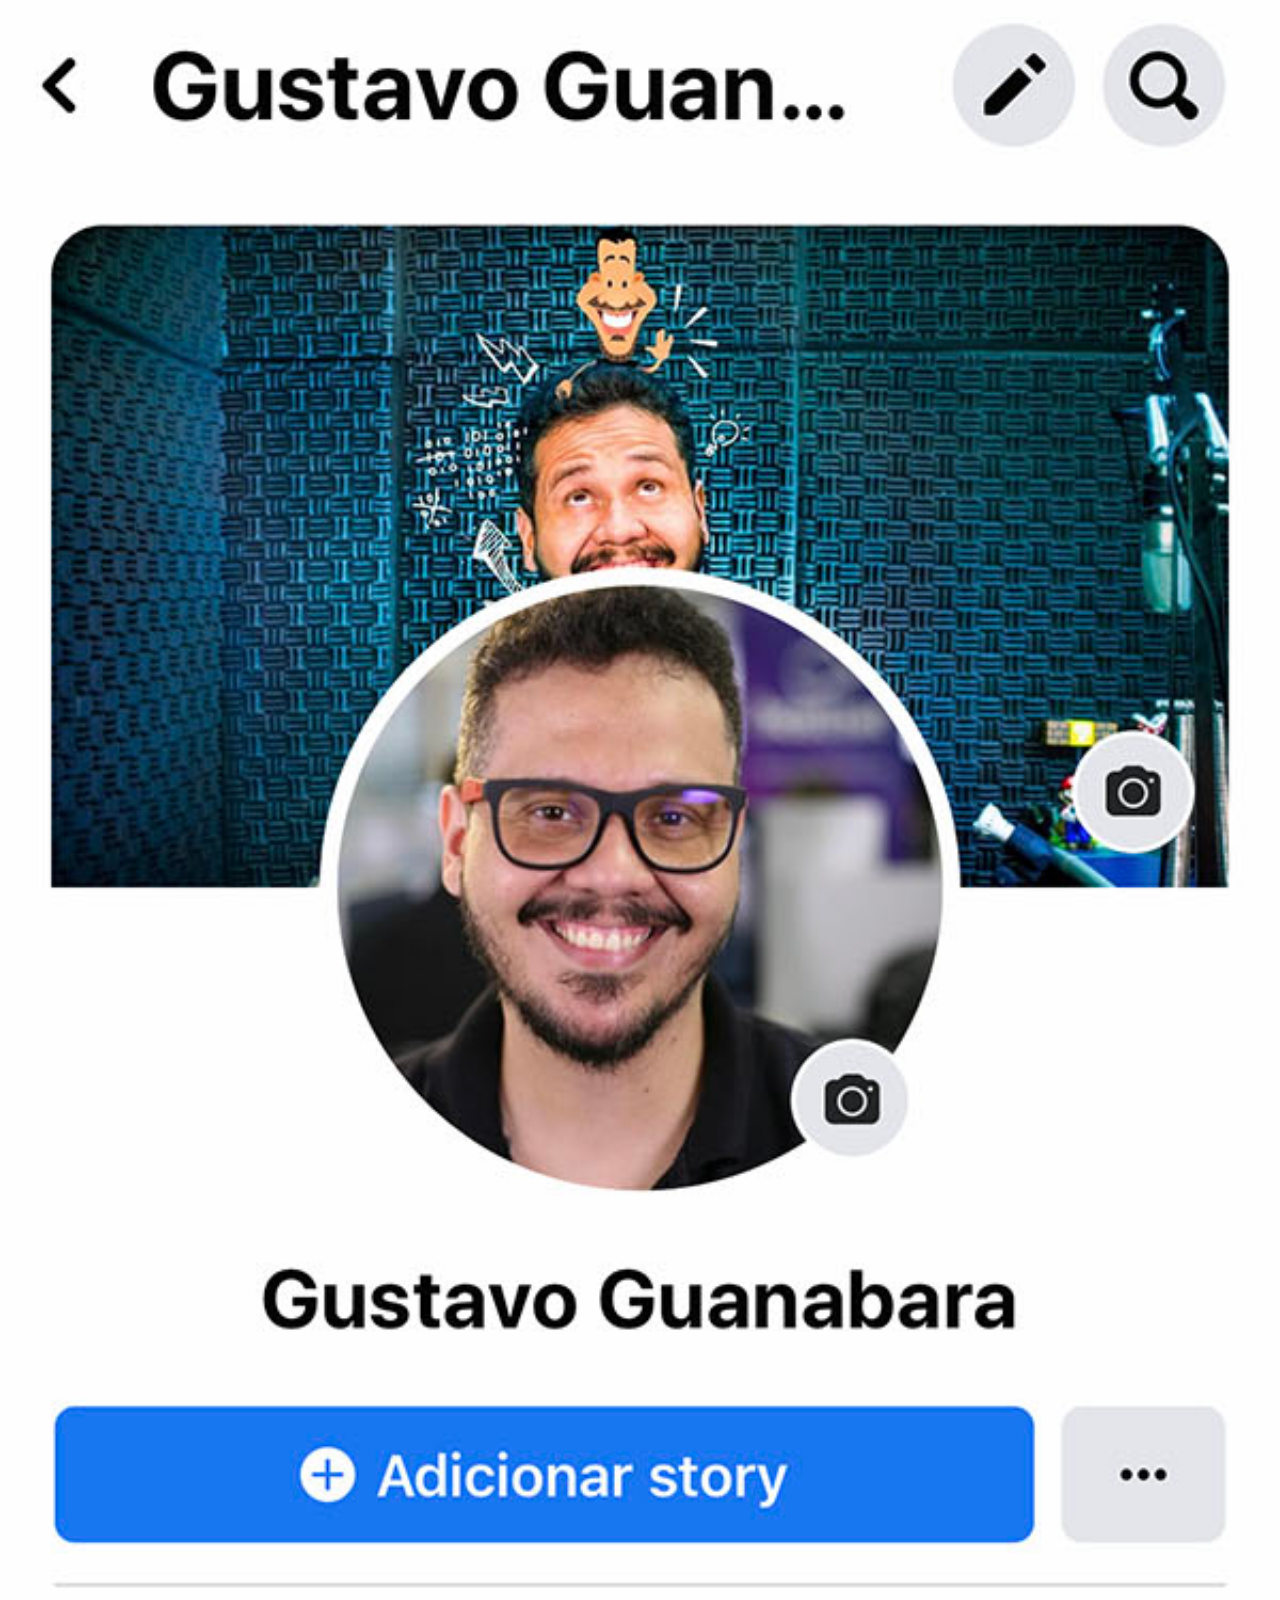
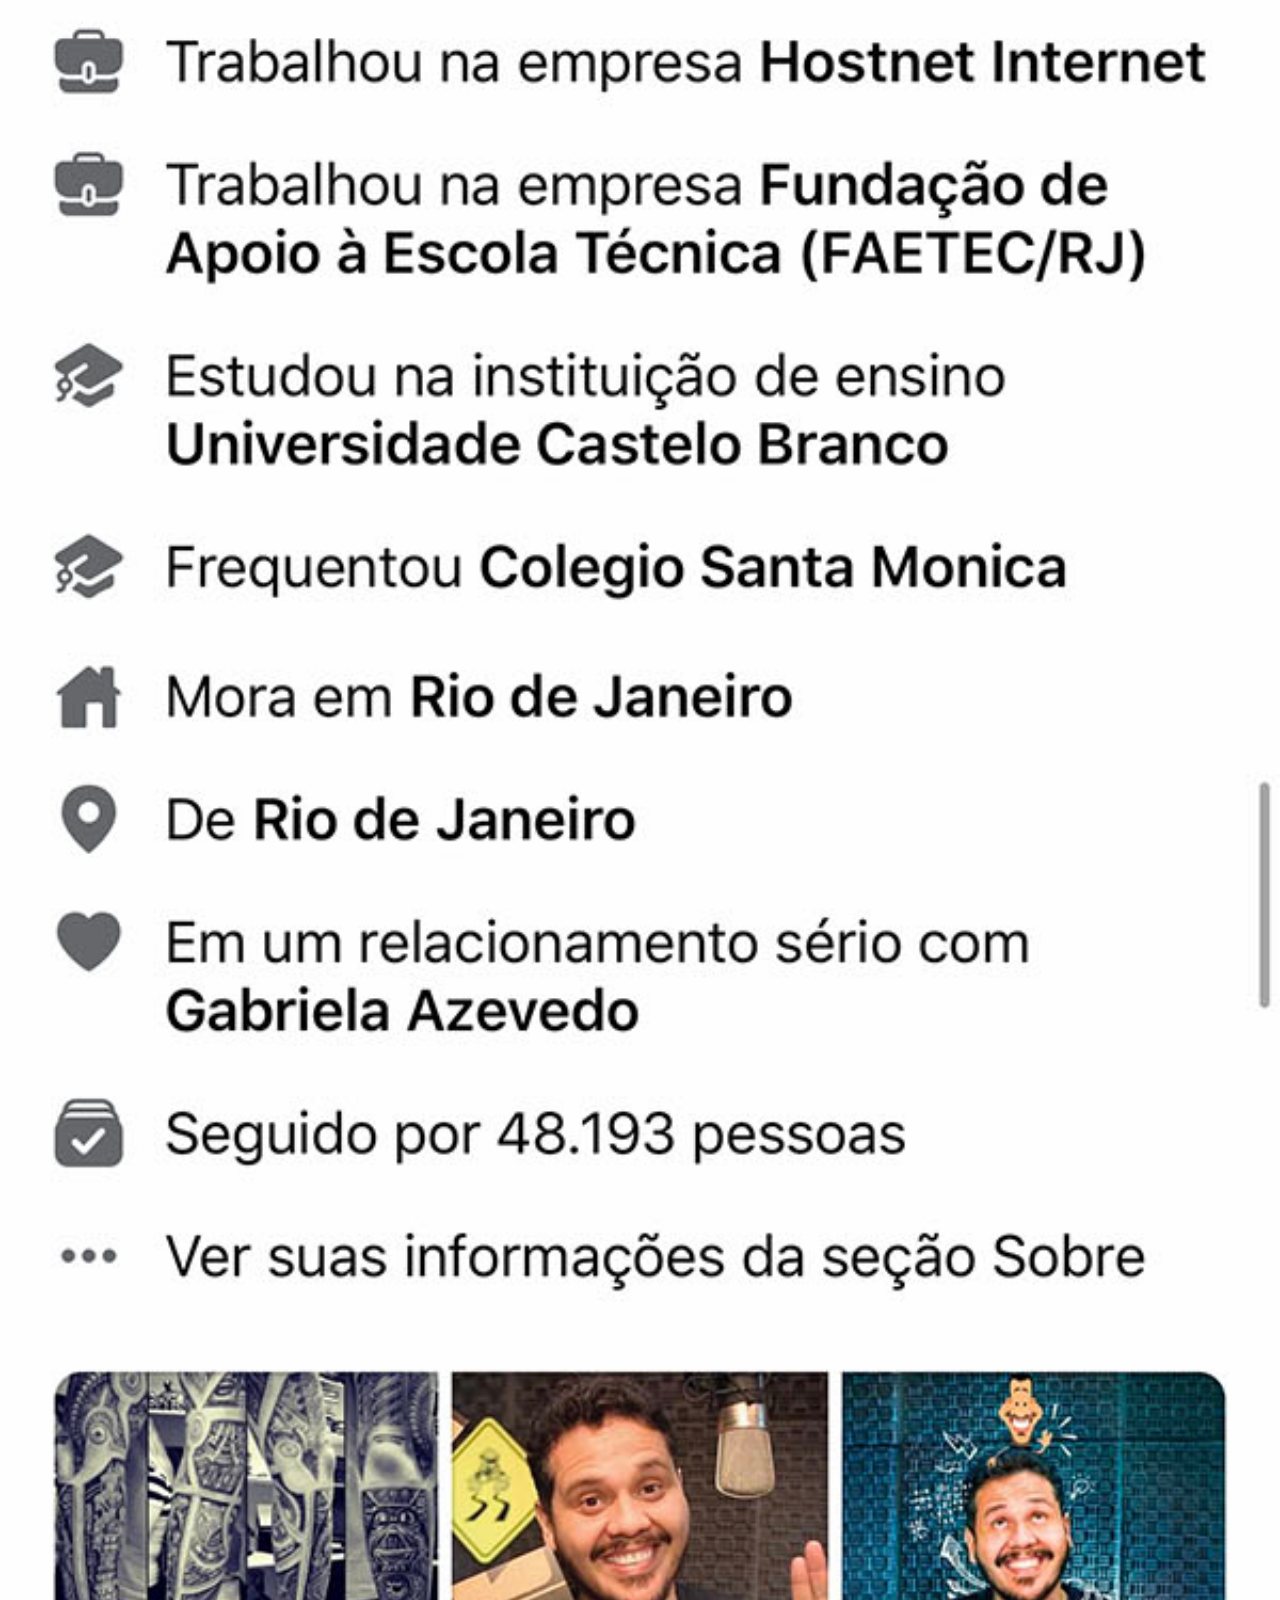
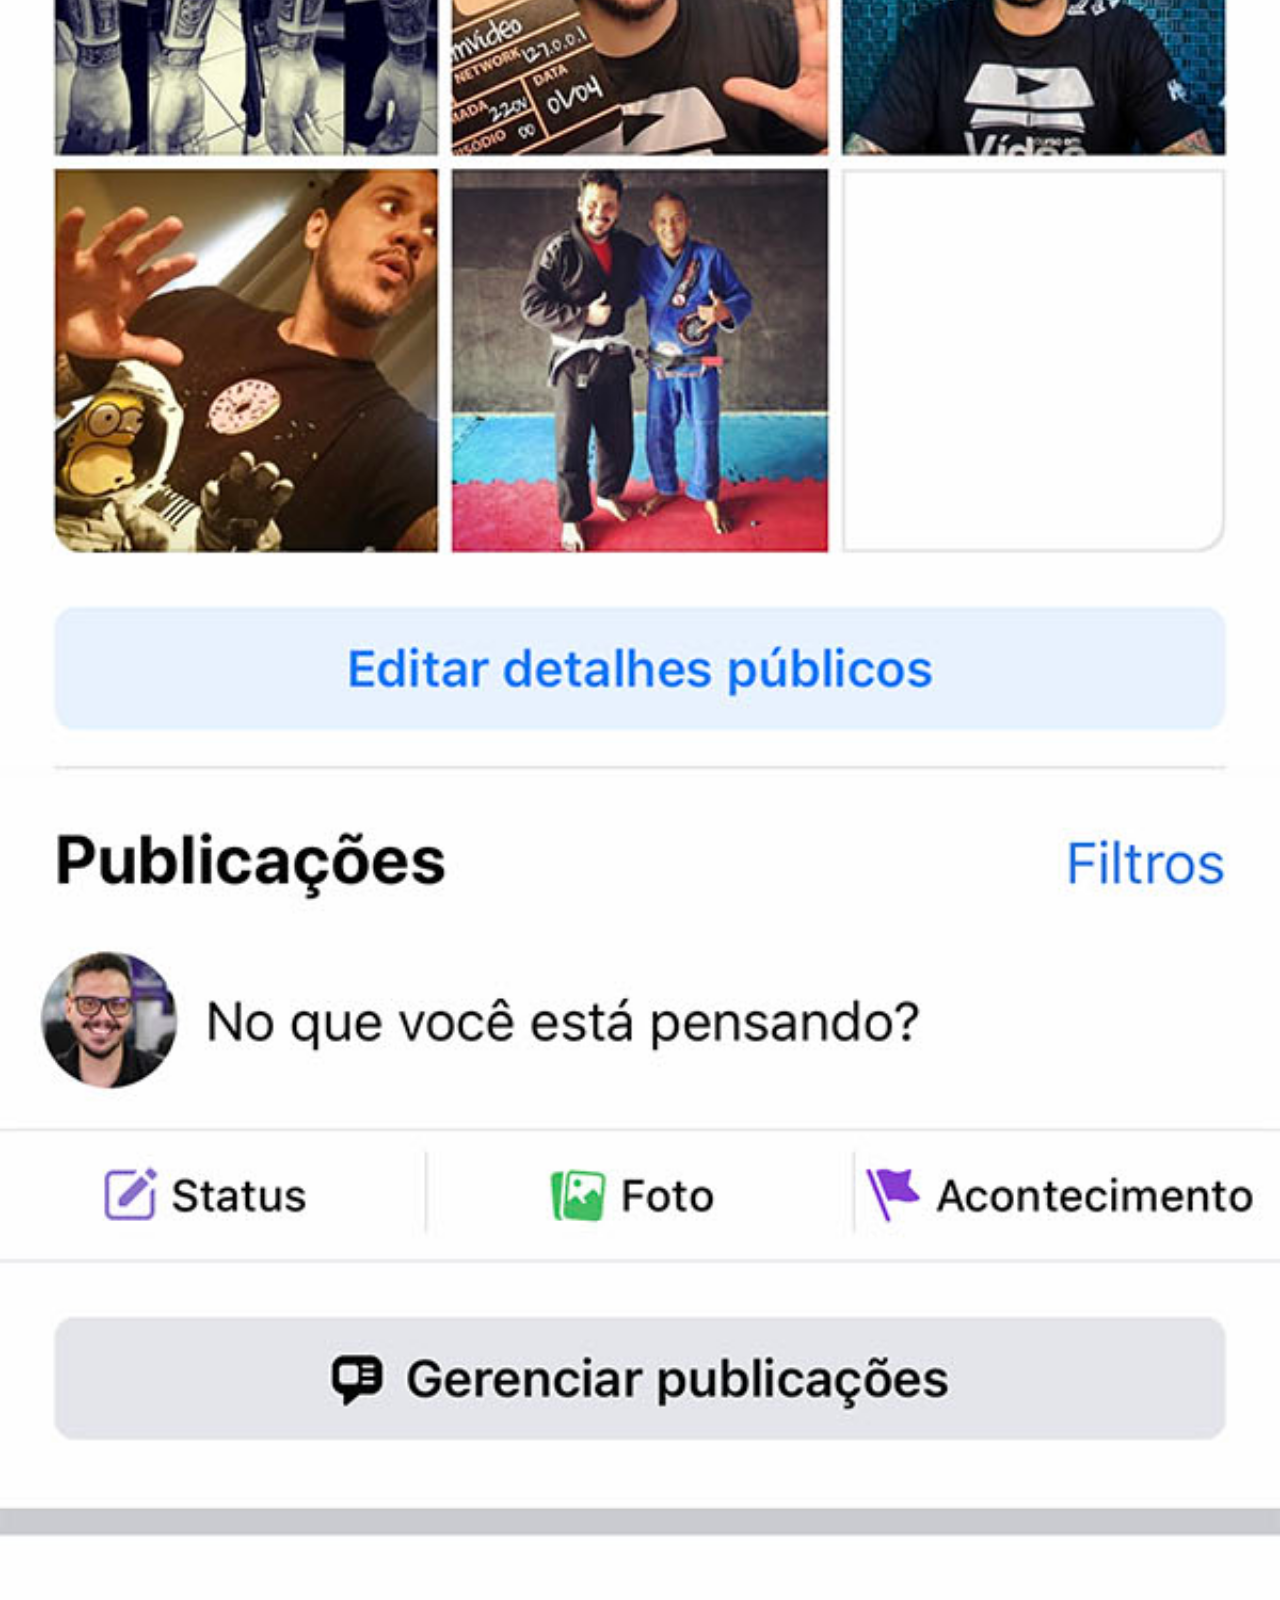
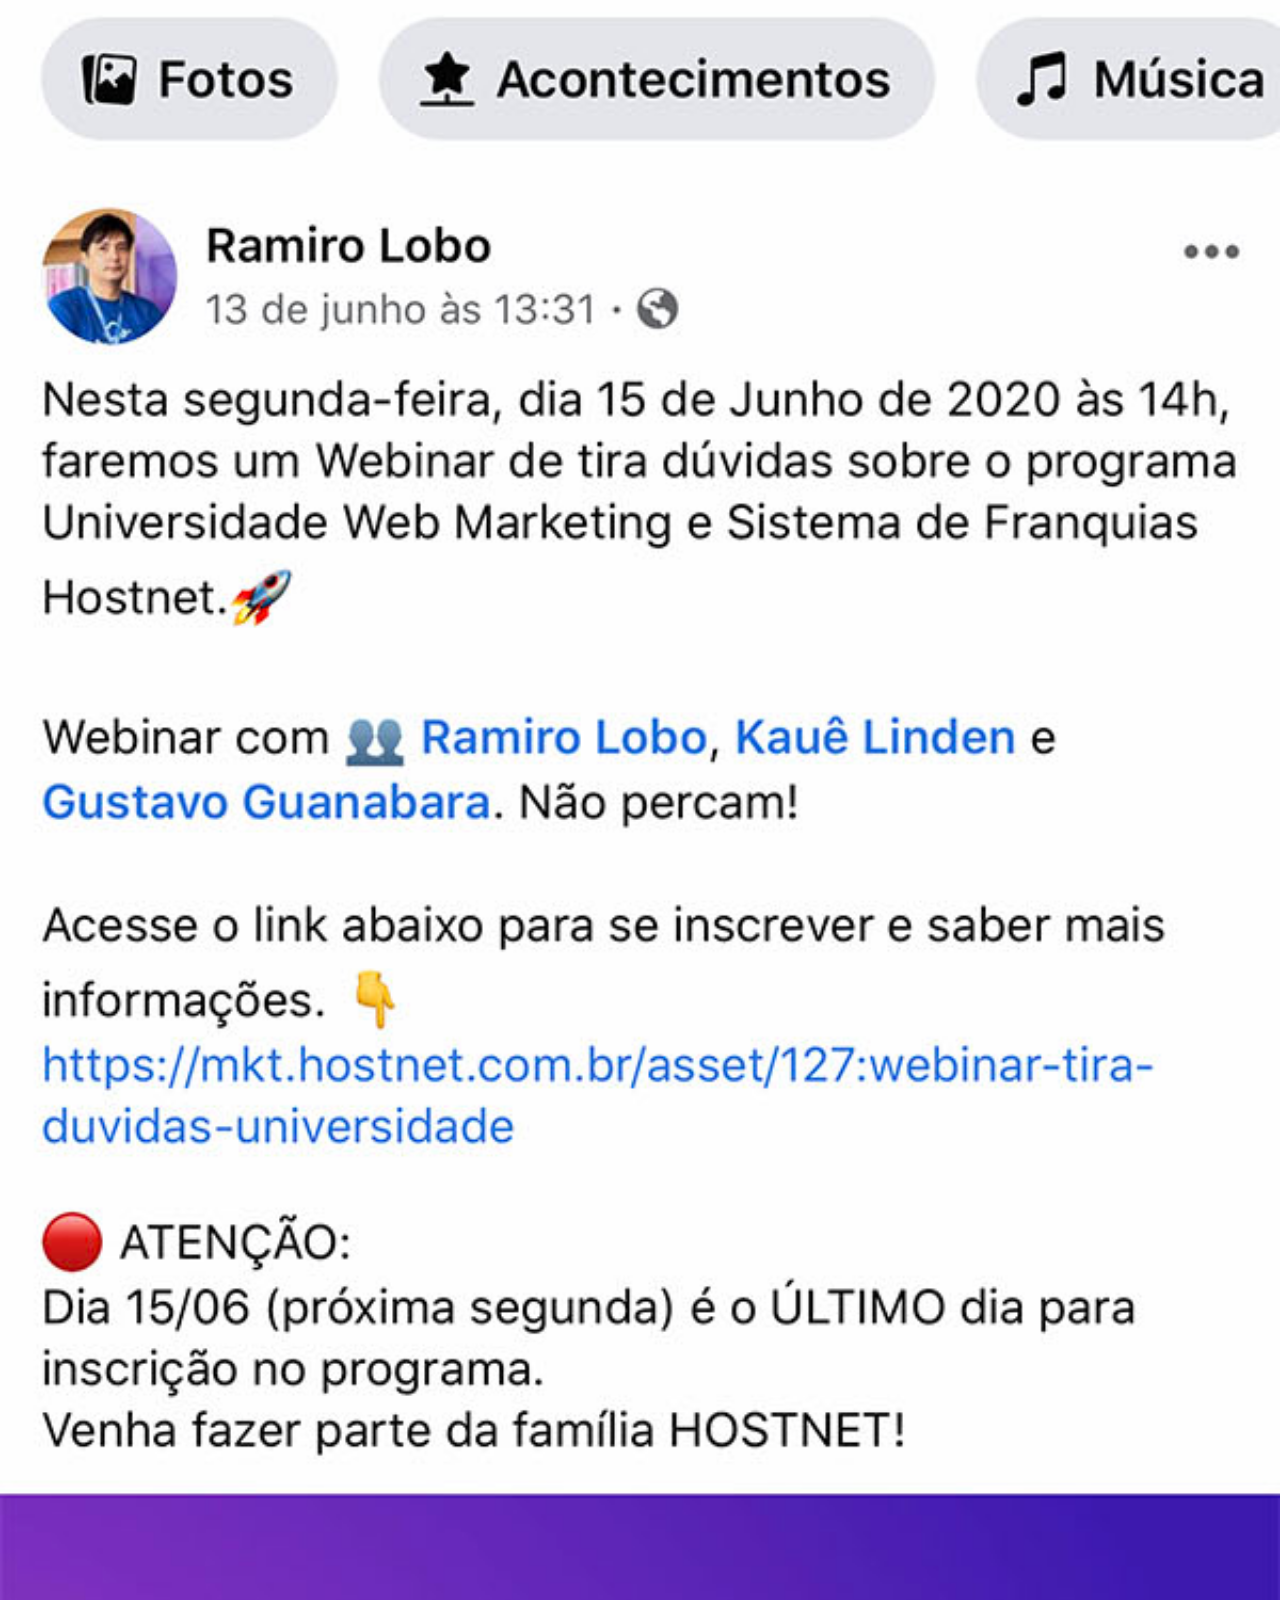
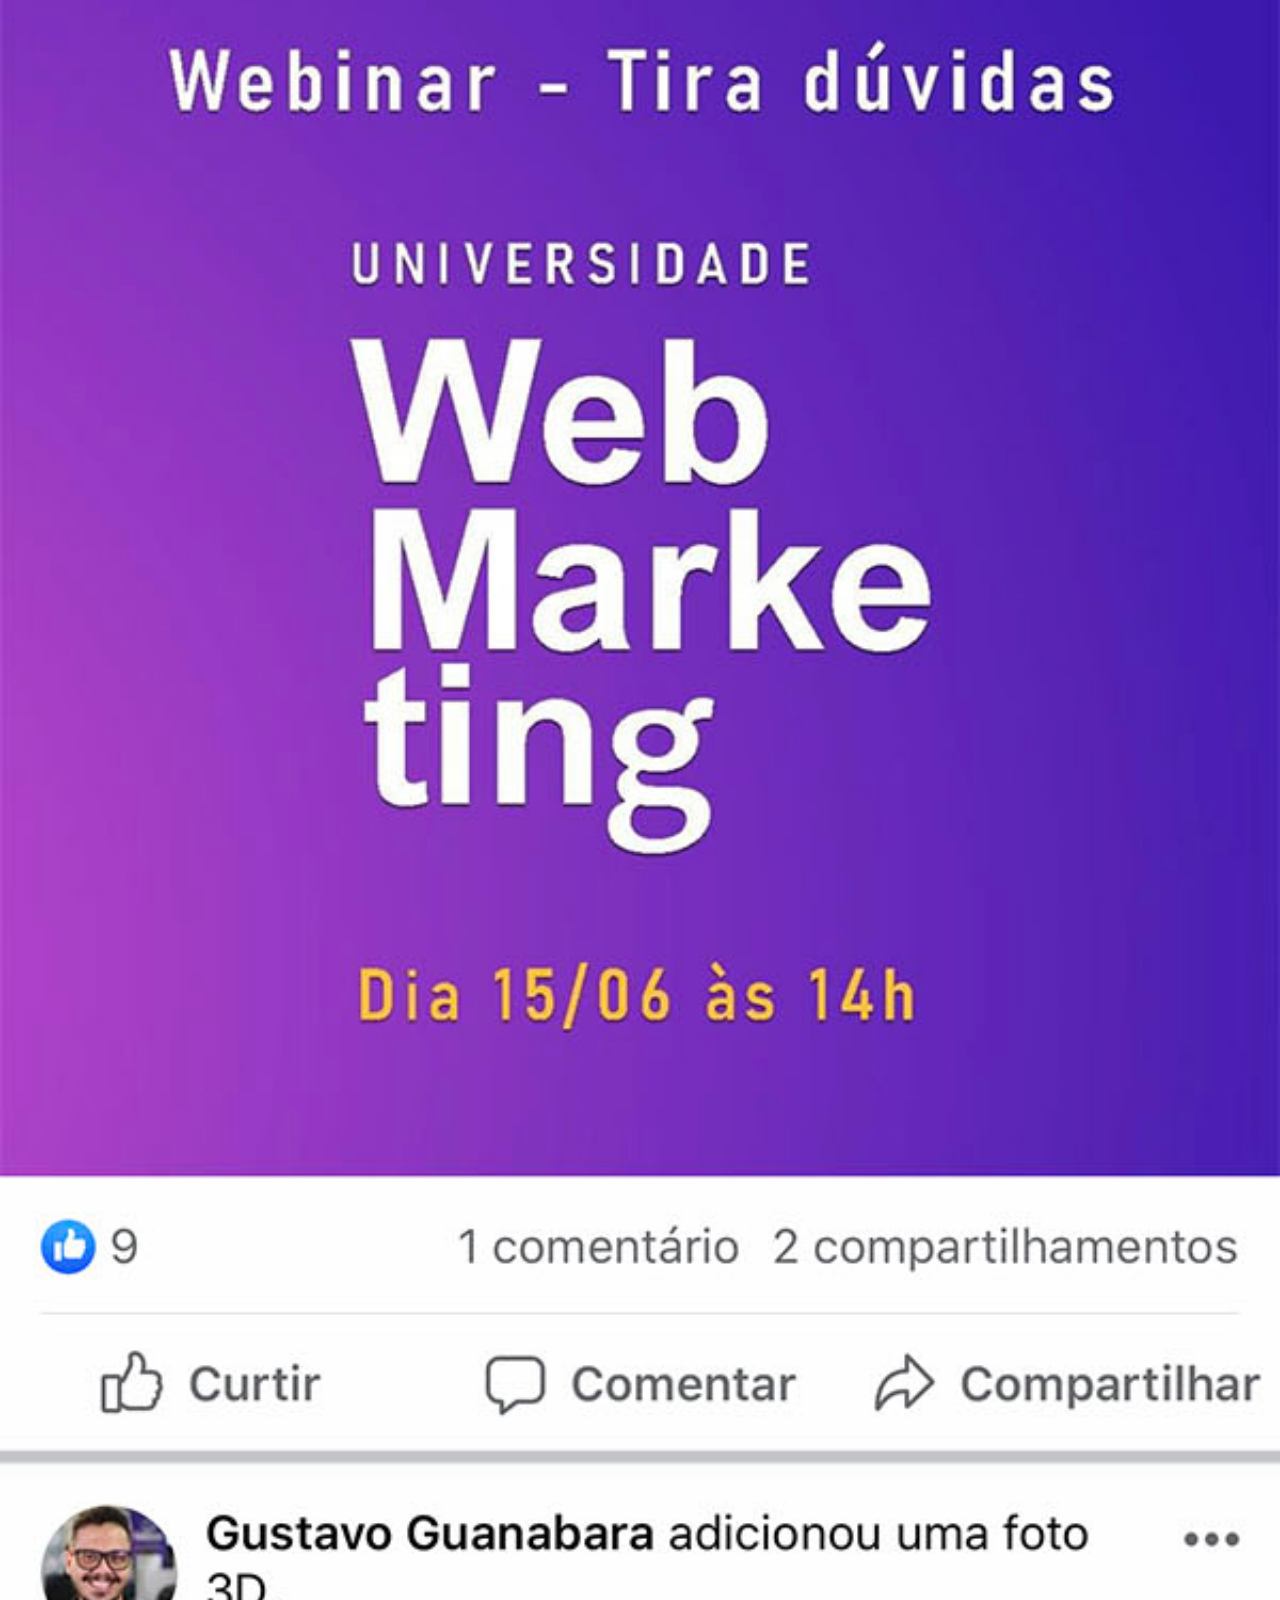
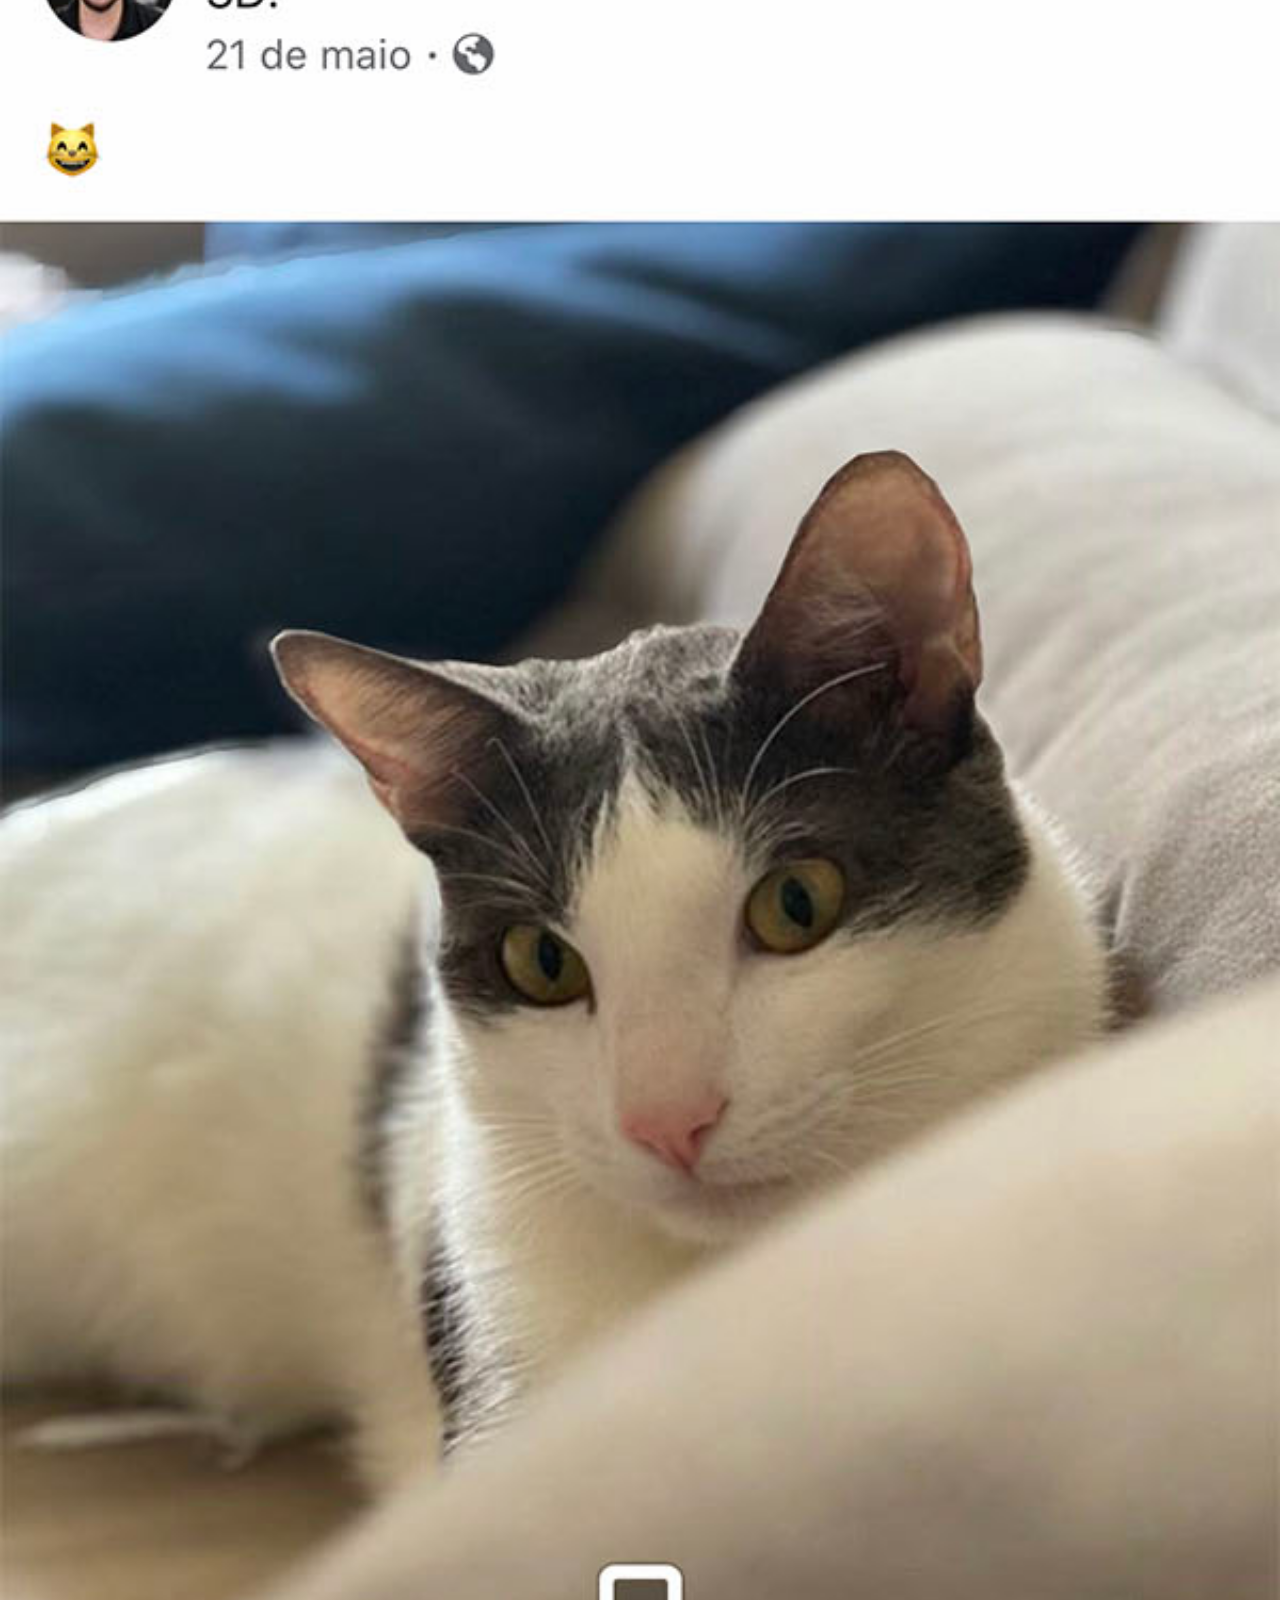
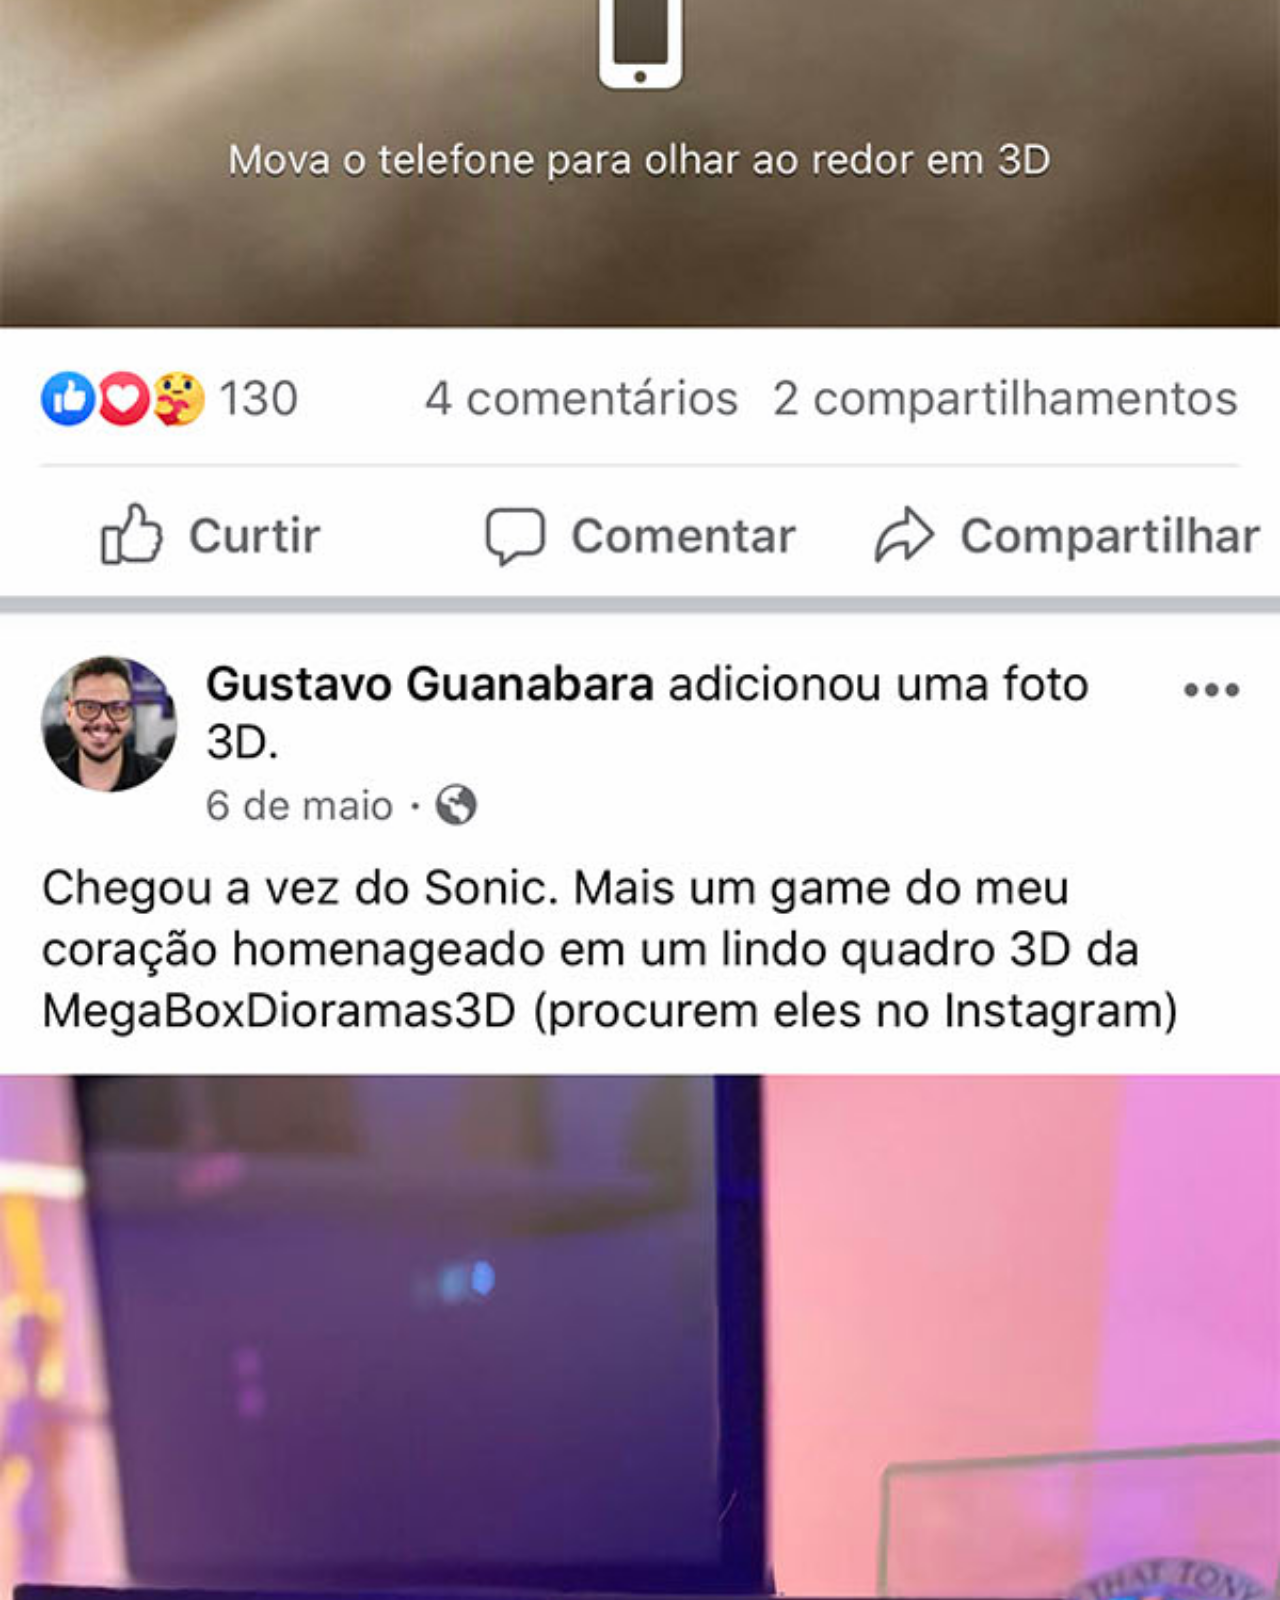
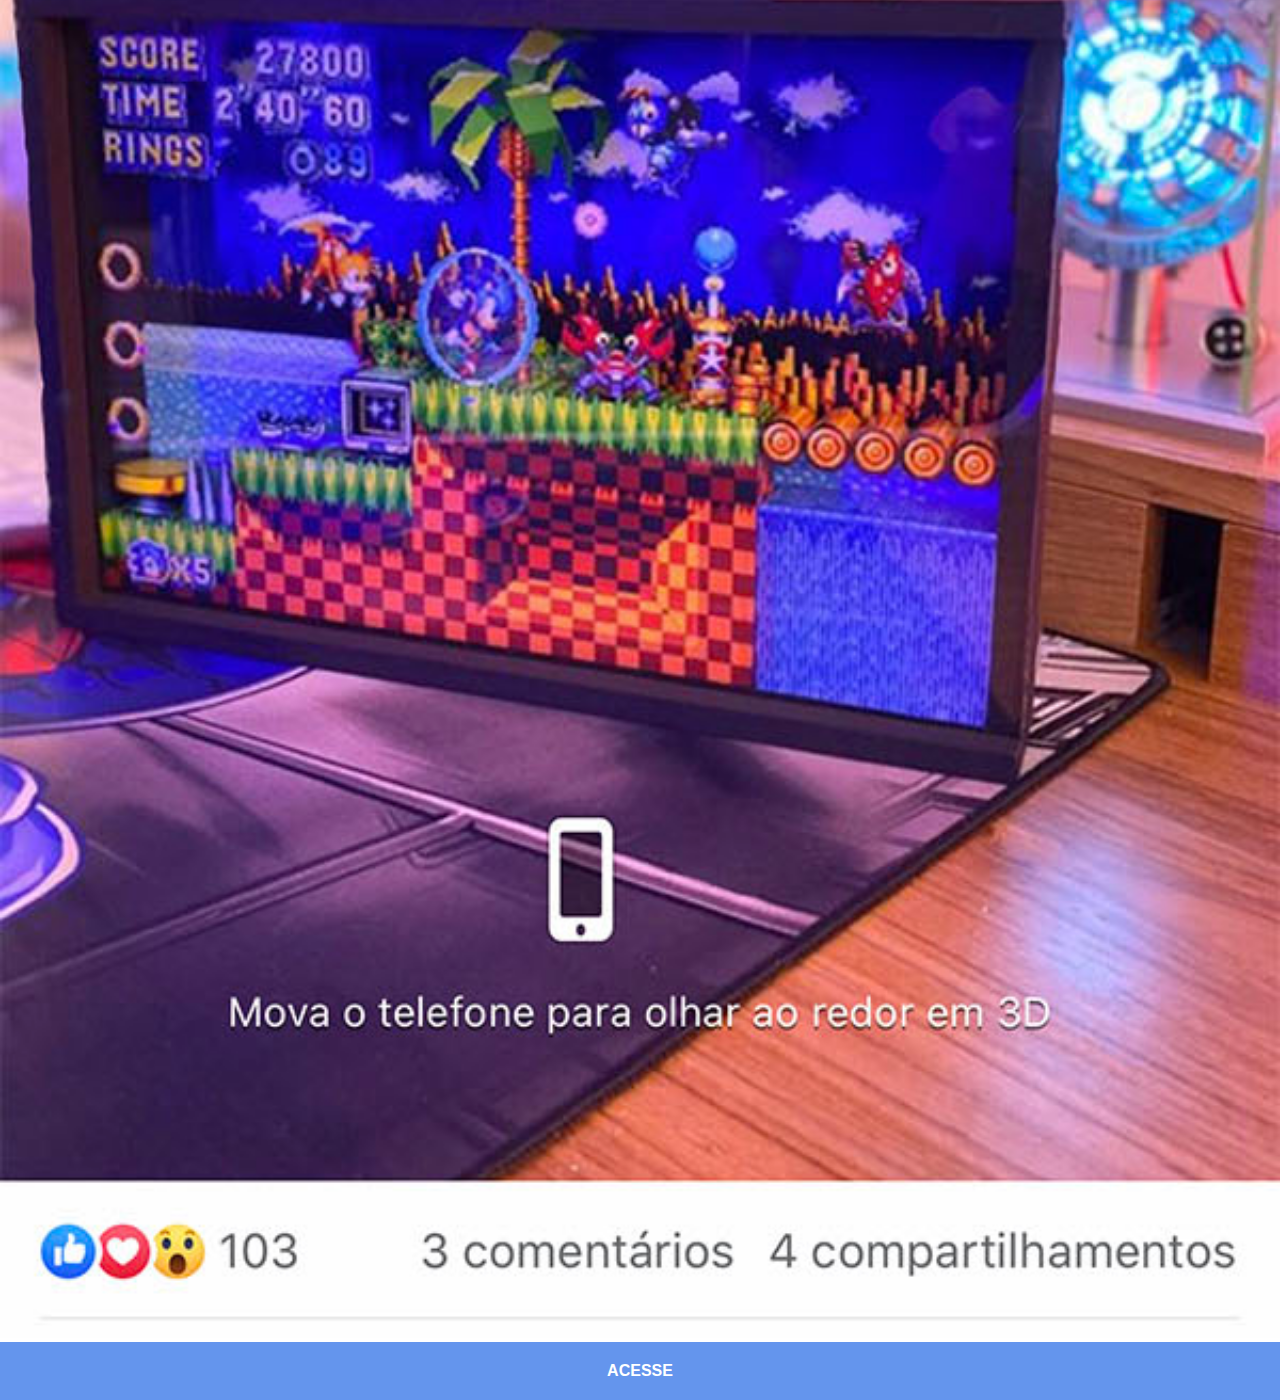
==== facebook.html @ 017130e2 "as redes sociais funcionam agora" ====
<!DOCTYPE html>
<html lang="pt-br">
<head>
    <meta charset="UTF-8">
    <meta name="viewport" content="width=device-width, initial-scale=1.0">
    <title>Facebook</title>
    <link rel="stylesheet" href="estilos/social.css">
</head>
<body>
    <img src="imagens/tela-facebook.jpg" alt="Facebook">
    <a href="https://www.facebook.com/rafael.paez.33671" target="_blank">ACESSE</a>
</body>
</html>
---- estilos/social.css ----
* {
    padding: 0px;
    margin: 0px;
    font-family: Arial, Helvetica, sans-serif;
}
::-webkit-scrollbar {
    width: 0px;
    height: 0px;
}
img {
    width: 100vw;

}

a {
    display: block;
    background-color: cornflowerblue;
    padding: 20px;
    text-align: center;
    text-decoration: none;
    color: white;
    font-weight: bold;
}

a:hover {
    color: whitesmoke;
    text-decoration: underline;
}
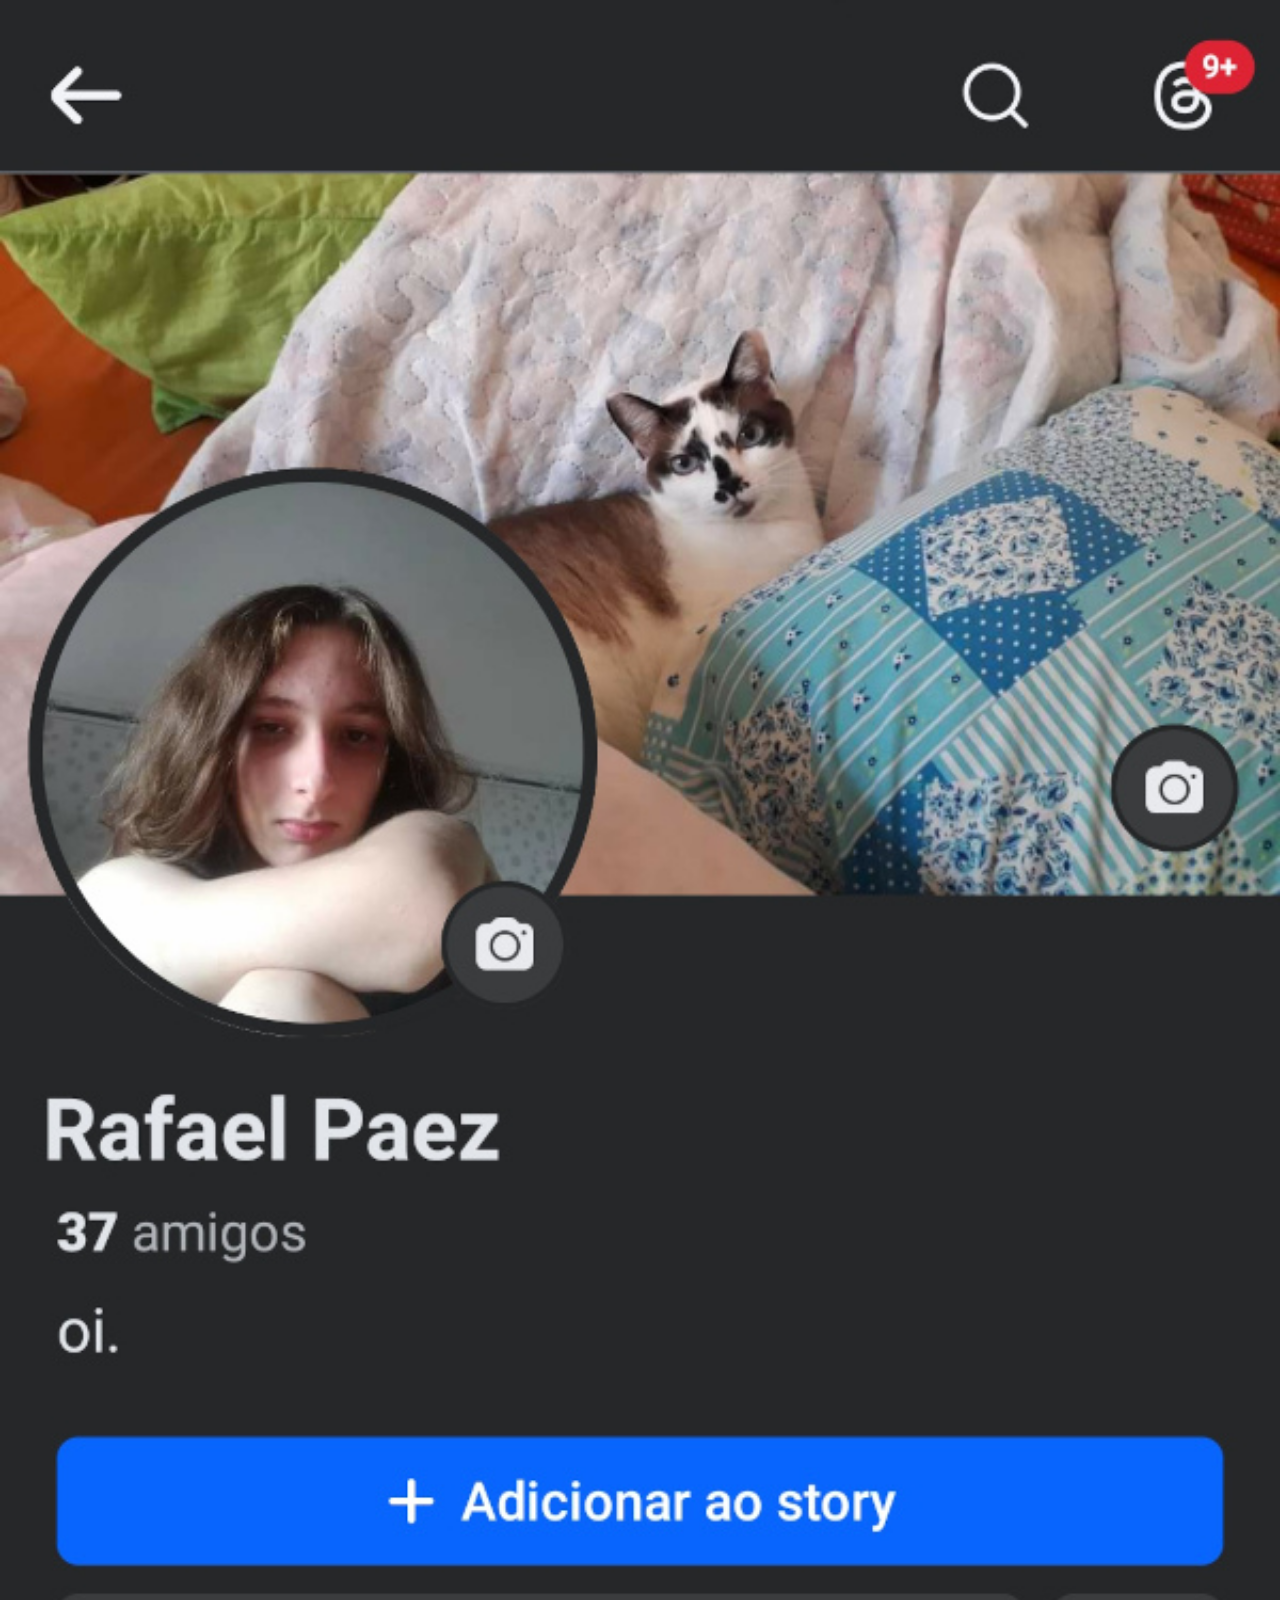
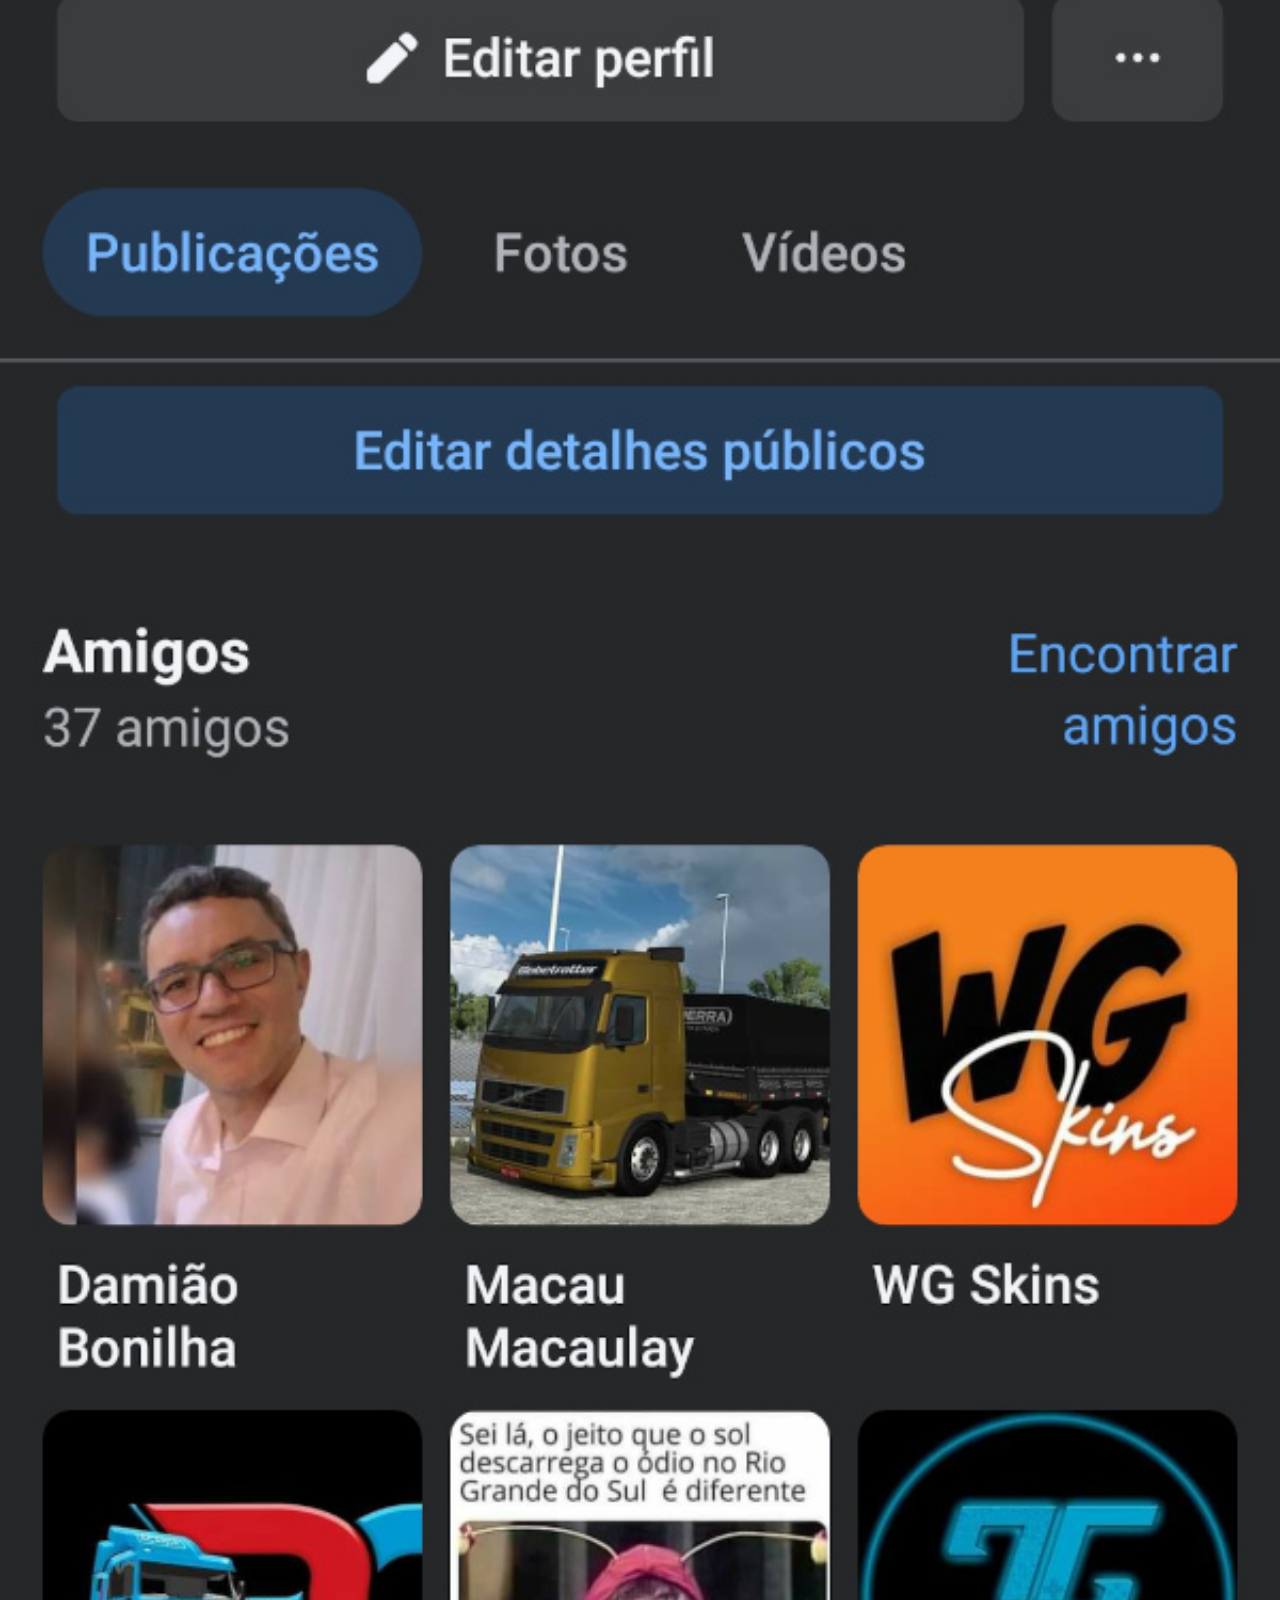
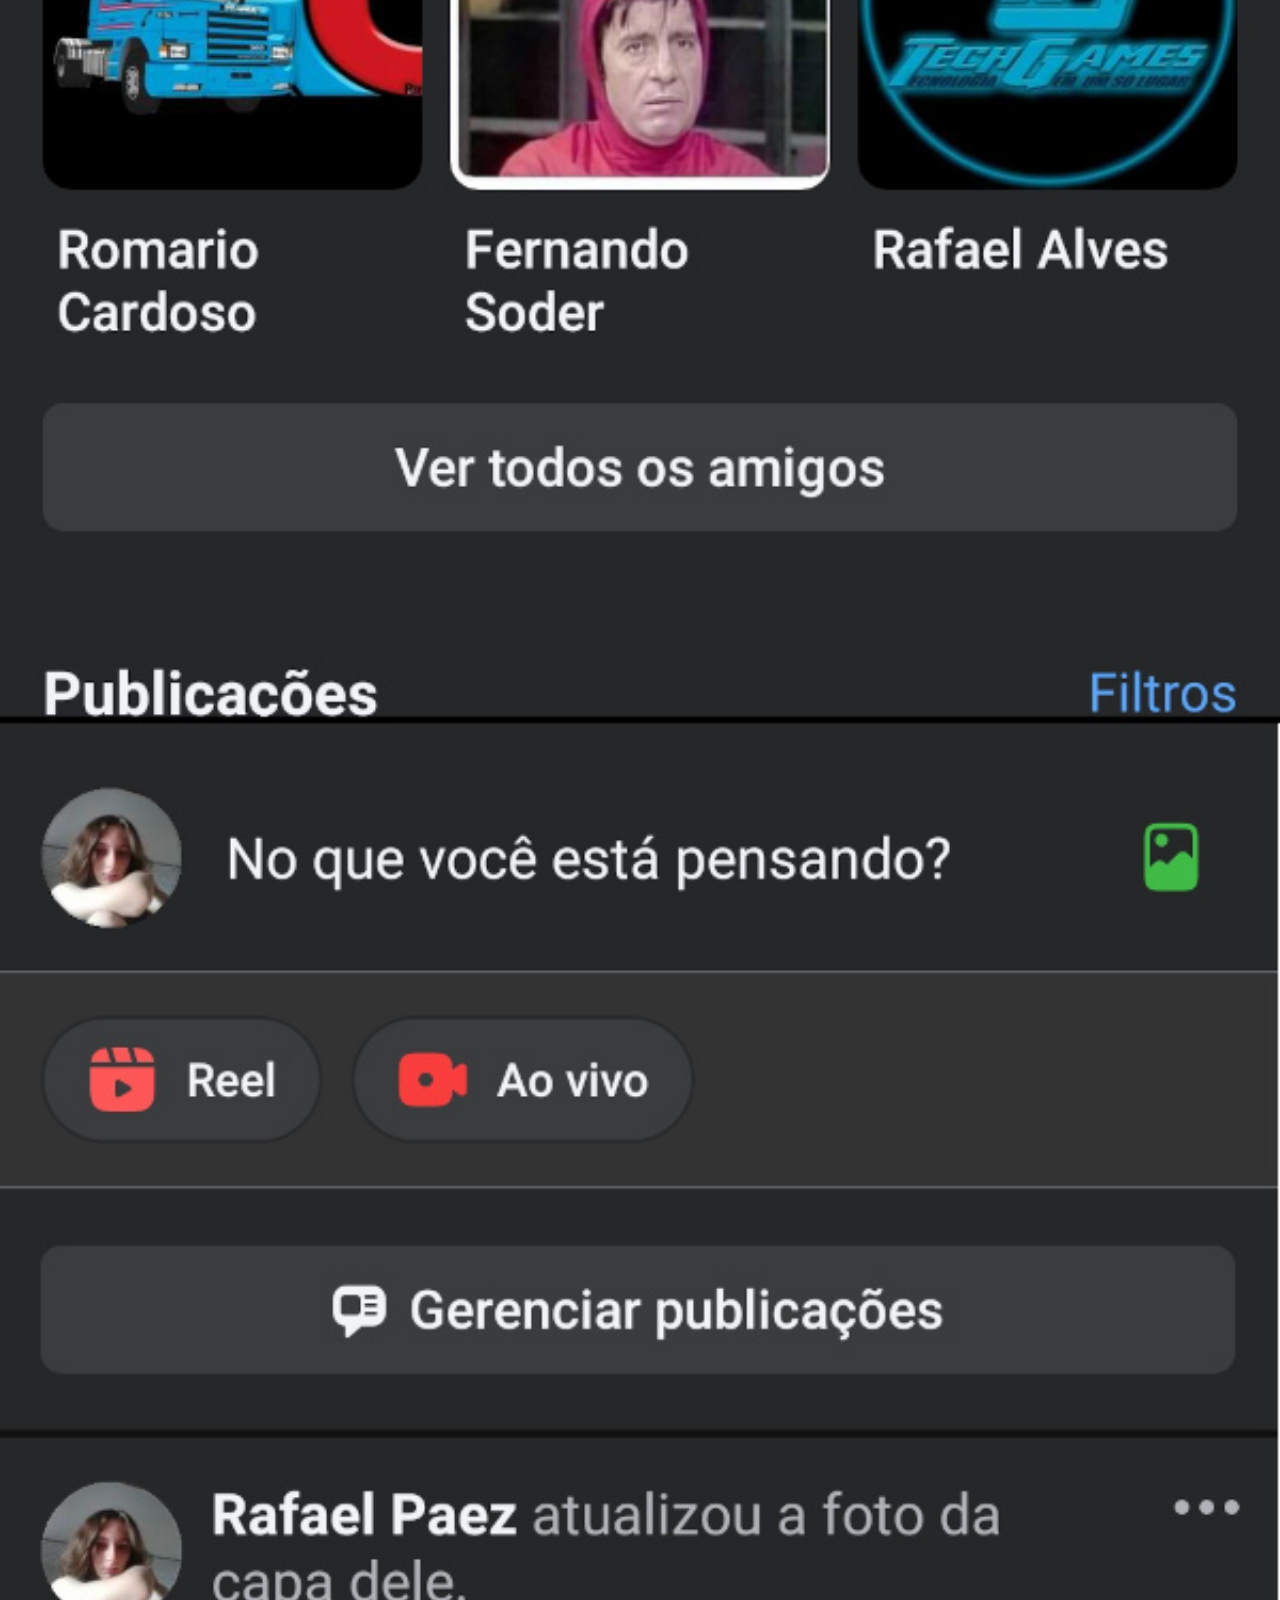
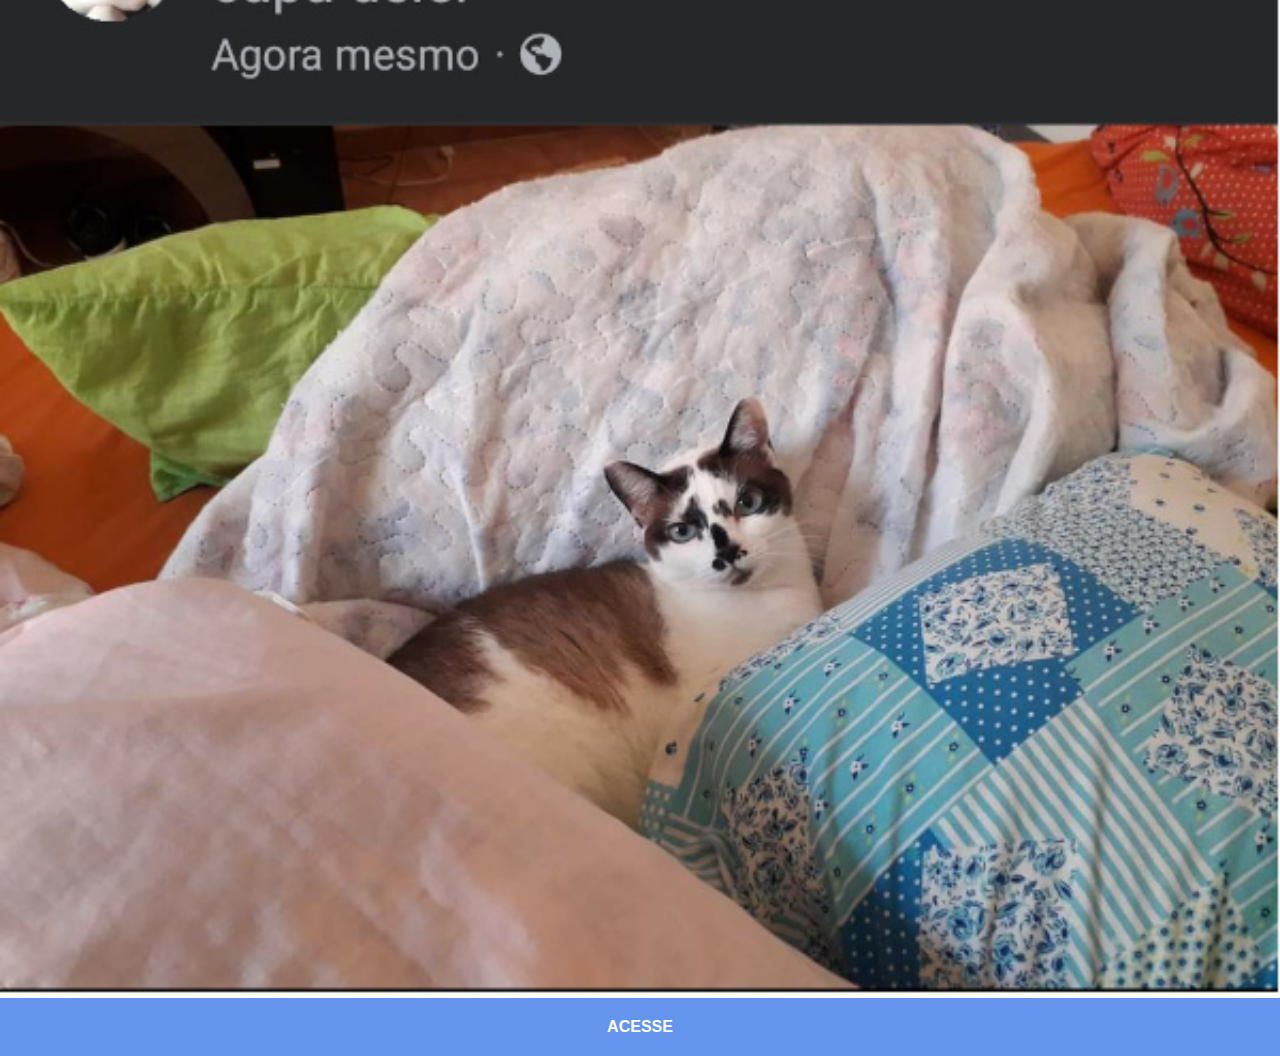
==== commit 37fd0fea: "projeto finalizado" ====
--- a/facebook.html
+++ b/facebook.html
@@ -7,7 +7,7 @@
     <link rel="stylesheet" href="estilos/social.css">
 </head>
 <body>
-    <img src="imagens/tela-facebook.jpg" alt="Facebook">
+    <img src="imagens/face-tela.jpg" alt="Facebook">
     <a href="https://www.facebook.com/rafael.paez.33671" target="_blank">ACESSE</a>
 </body>
 </html>